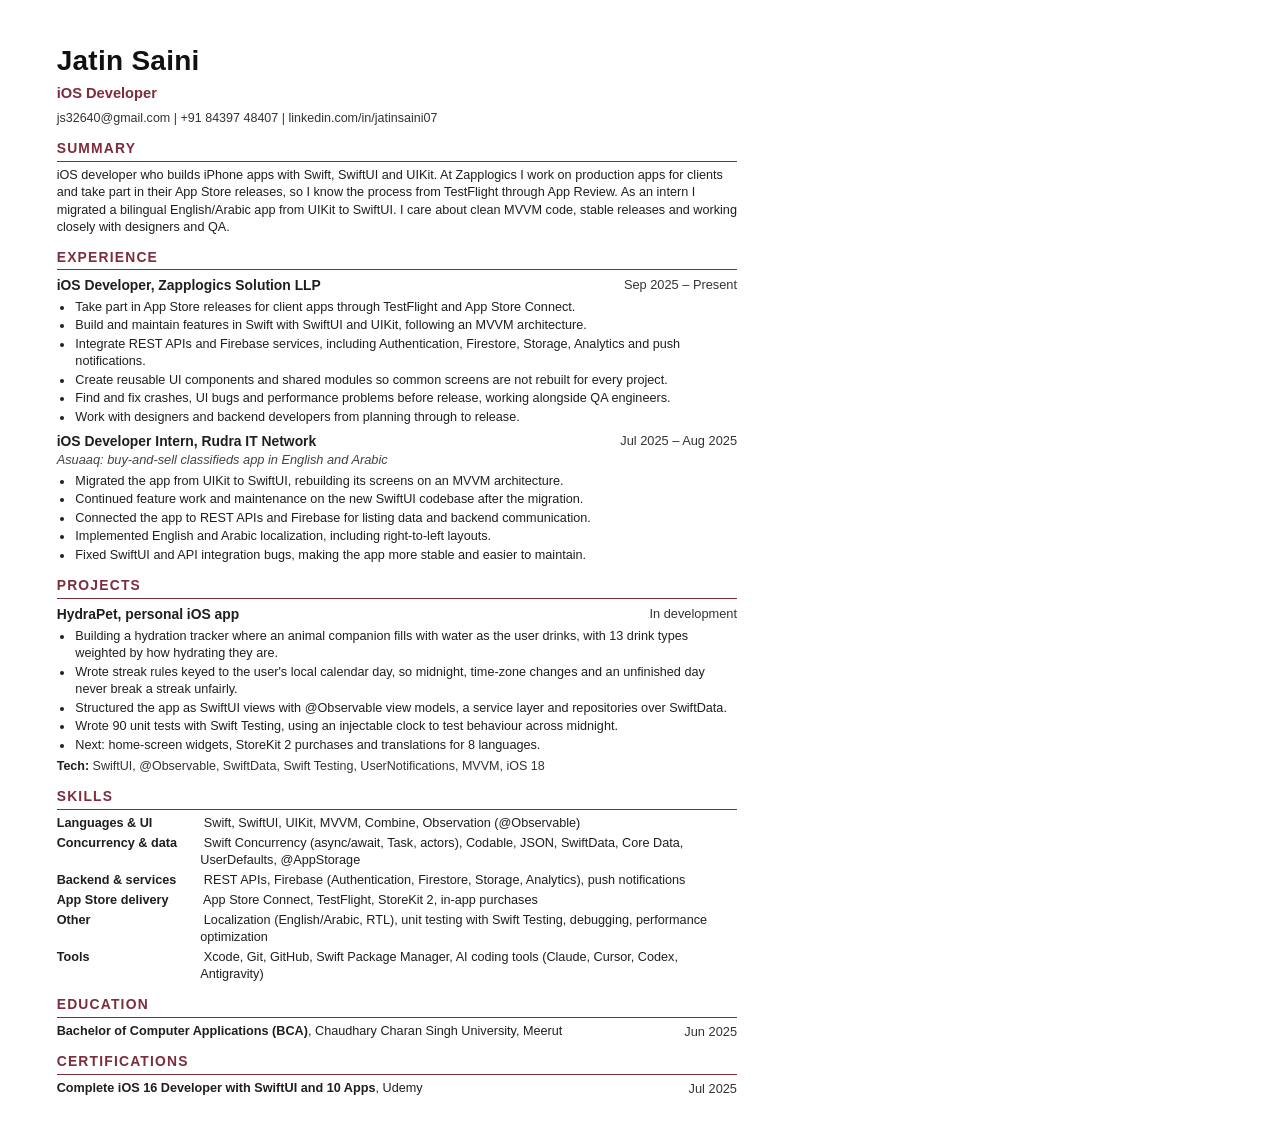
==== tools/resume.html @ 39ccd6d8 "Portfolio" ====
<!doctype html>
<html lang="en">
<head>
<meta charset="utf-8">
<title>Jatin Saini - iOS Developer - Resume</title>
<!-- Source for assets/Jatin-Saini-iOS-Resume.pdf. Edit here, then re-export with tools/export-resume.js.
     ATS notes: one column, standard section names, real text (no images or tables), a common font. -->
<style>
  @page { size: A4; margin: 0; }
  * { box-sizing: border-box; }
  body { margin: 0; font: 400 9.5pt/1.36 Arial, "Helvetica Neue", Helvetica, sans-serif; color: #1f1f1f; }
  .page { width: 210mm; height: 297mm; overflow: hidden; padding: 11mm 15mm 9mm; }

  h1 { margin: 0; font-size: 21pt; font-weight: 700; letter-spacing: .2pt; color: #111; }
  .title { margin: 3pt 0 0; font-size: 11pt; font-weight: 700; color: #7c2d3e; }
  .contact { margin: 5pt 0 0; font-size: 9.4pt; color: #333; }
  .contact a { color: inherit; text-decoration: none; }

  h2 {
    margin: 9pt 0 4pt;
    padding-bottom: 2pt;
    border-bottom: .8pt solid #7c2d3e;
    font-size: 10.4pt;
    font-weight: 700;
    letter-spacing: .9pt;
    text-transform: uppercase;
    color: #7c2d3e;
  }
  p { margin: 0; }

  .role { margin-top: 5pt; }
  .role:first-of-type { margin-top: 0; }
  .role__line { display: flex; justify-content: space-between; gap: 12pt; }
  .role__title { font-weight: 700; font-size: 10.4pt; }
  .role__date { white-space: nowrap; font-size: 9.6pt; color: #333; }
  .role__sub { font-size: 9.6pt; font-style: italic; color: #444; }
  ul { margin: 3pt 0 0; padding-left: 13pt; }
  li { margin: 1pt 0; padding-left: 1pt; }
  .tech { margin-top: 3pt; font-size: 9.4pt; color: #333; }
  .tech b { color: #1f1f1f; }

  .skills p { margin: 2pt 0; padding-left: 38mm; text-indent: -38mm; }
  .skills b { display: inline-block; width: 38mm; text-indent: 0; }
</style>
</head>
<body>
<div class="page">
  <h1>Jatin Saini</h1>
  <p class="title">iOS Developer</p>
  <p class="contact">
    <a href="mailto:js32640@gmail.com">js32640@gmail.com</a> | +91 84397 48407 |
    <a href="https://www.linkedin.com/in/jatinsaini07">linkedin.com/in/jatinsaini07</a>
  </p>

  <h2>Summary</h2>
  <p>iOS developer who builds iPhone apps with Swift, SwiftUI and UIKit. At Zapplogics I work on production apps for clients and take part in their App Store releases, so I know the process from TestFlight through App Review. As an intern I migrated a bilingual English/Arabic app from UIKit to SwiftUI. I care about clean MVVM code, stable releases and working closely with designers and QA.</p>

  <h2>Experience</h2>
  <div class="role">
    <div class="role__line">
      <p class="role__title">iOS Developer, Zapplogics Solution LLP</p>
      <p class="role__date">Sep 2025 – Present</p>
    </div>
    <ul>
      <li>Take part in App Store releases for client apps through TestFlight and App Store Connect.</li>
      <li>Build and maintain features in Swift with SwiftUI and UIKit, following an MVVM architecture.</li>
      <li>Integrate REST APIs and Firebase services, including Authentication, Firestore, Storage, Analytics and push notifications.</li>
      <li>Create reusable UI components and shared modules so common screens are not rebuilt for every project.</li>
      <li>Find and fix crashes, UI bugs and performance problems before release, working alongside QA engineers.</li>
      <li>Work with designers and backend developers from planning through to release.</li>
    </ul>
  </div>

  <div class="role">
    <div class="role__line">
      <p class="role__title">iOS Developer Intern, Rudra IT Network</p>
      <p class="role__date">Jul 2025 – Aug 2025</p>
    </div>
    <p class="role__sub">Asuaaq: buy-and-sell classifieds app in English and Arabic</p>
    <ul>
      <li>Migrated the app from UIKit to SwiftUI, rebuilding its screens on an MVVM architecture.</li>
      <li>Continued feature work and maintenance on the new SwiftUI codebase after the migration.</li>
      <li>Connected the app to REST APIs and Firebase for listing data and backend communication.</li>
      <li>Implemented English and Arabic localization, including right-to-left layouts.</li>
      <li>Fixed SwiftUI and API integration bugs, making the app more stable and easier to maintain.</li>
    </ul>
  </div>

  <h2>Projects</h2>
  <div class="role">
    <div class="role__line">
      <p class="role__title">HydraPet, personal iOS app</p>
      <p class="role__date">In development</p>
    </div>
    <ul>
      <li>Building a hydration tracker where an animal companion fills with water as the user drinks, with 13 drink types weighted by how hydrating they are.</li>
      <li>Wrote streak rules keyed to the user's local calendar day, so midnight, time-zone changes and an unfinished day never break a streak unfairly.</li>
      <li>Structured the app as SwiftUI views with @Observable view models, a service layer and repositories over SwiftData.</li>
      <li>Wrote 90 unit tests with Swift Testing, using an injectable clock to test behaviour across midnight.</li>
      <li>Next: home-screen widgets, StoreKit 2 purchases and translations for 8 languages.</li>
    </ul>
    <p class="tech"><b>Tech:</b> SwiftUI, @Observable, SwiftData, Swift Testing, UserNotifications, MVVM, iOS 18</p>
  </div>

  <h2>Skills</h2>
  <div class="skills">
    <p><b>Languages &amp; UI</b> Swift, SwiftUI, UIKit, MVVM, Combine, Observation (@Observable)</p>
    <p><b>Concurrency &amp; data</b> Swift Concurrency (async/await, Task, actors), Codable, JSON, SwiftData, Core Data, UserDefaults, @AppStorage</p>
    <p><b>Backend &amp; services</b> REST APIs, Firebase (Authentication, Firestore, Storage, Analytics), push notifications</p>
    <p><b>App Store delivery</b> App Store Connect, TestFlight, StoreKit 2, in-app purchases</p>
    <p><b>Other</b> Localization (English/Arabic, RTL), unit testing with Swift Testing, debugging, performance optimization</p>
    <p><b>Tools</b> Xcode, Git, GitHub, Swift Package Manager, AI coding tools (Claude, Cursor, Codex, Antigravity)</p>
  </div>

  <h2>Education</h2>
  <div class="role__line">
    <p><b>Bachelor of Computer Applications (BCA)</b>, Chaudhary Charan Singh University, Meerut</p>
    <p class="role__date">Jun 2025</p>
  </div>

  <h2>Certifications</h2>
  <div class="role__line">
    <p><b>Complete iOS 16 Developer with SwiftUI and 10 Apps</b>, Udemy</p>
    <p class="role__date">Jul 2025</p>
  </div>
</div>
</body>
</html>
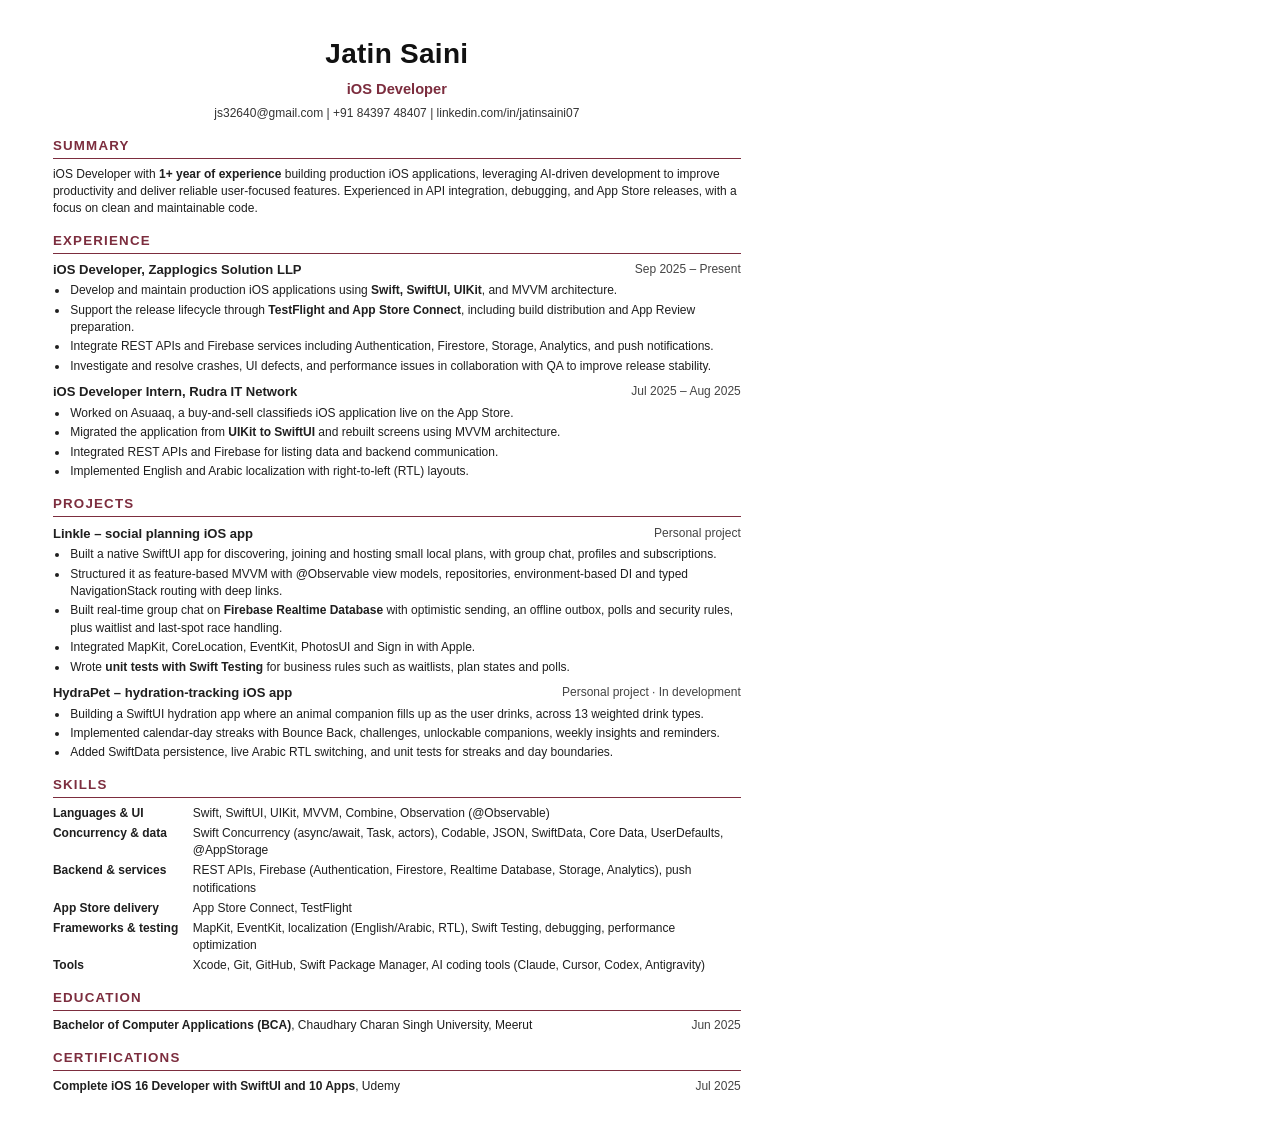
==== commit 63ea2e0b: "Updated" ====
--- a/tools/resume.html
+++ b/tools/resume.html
@@ -8,19 +8,20 @@
 <style>
   @page { size: A4; margin: 0; }
   * { box-sizing: border-box; }
-  body { margin: 0; font: 400 9.5pt/1.36 Arial, "Helvetica Neue", Helvetica, sans-serif; color: #1f1f1f; }
-  .page { width: 210mm; height: 297mm; overflow: hidden; padding: 11mm 15mm 9mm; }
+  body { margin: 0; font: 400 9pt/1.45 Arial, "Helvetica Neue", Helvetica, sans-serif; color: #1f1f1f; }
+  .page { width: 210mm; height: 297mm; overflow: hidden; padding: 9mm 14mm 7mm; }
 
+  h1, .title, .contact { text-align: center; }
   h1 { margin: 0; font-size: 21pt; font-weight: 700; letter-spacing: .2pt; color: #111; }
   .title { margin: 3pt 0 0; font-size: 11pt; font-weight: 700; color: #7c2d3e; }
-  .contact { margin: 5pt 0 0; font-size: 9.4pt; color: #333; }
+  .contact { margin: 4pt 0 0; color: #333; }
   .contact a { color: inherit; text-decoration: none; }
 
   h2 {
-    margin: 9pt 0 4pt;
+    margin: 10pt 0 5pt;
     padding-bottom: 2pt;
     border-bottom: .8pt solid #7c2d3e;
-    font-size: 10.4pt;
+    font-size: 10pt;
     font-weight: 700;
     letter-spacing: .9pt;
     text-transform: uppercase;
@@ -28,19 +29,18 @@
   }
   p { margin: 0; }
 
-  .role { margin-top: 5pt; }
+  .role { margin-top: 6pt; }
   .role:first-of-type { margin-top: 0; }
   .role__line { display: flex; justify-content: space-between; gap: 12pt; }
-  .role__title { font-weight: 700; font-size: 10.4pt; }
-  .role__date { white-space: nowrap; font-size: 9.6pt; color: #333; }
-  .role__sub { font-size: 9.6pt; font-style: italic; color: #444; }
-  ul { margin: 3pt 0 0; padding-left: 13pt; }
-  li { margin: 1pt 0; padding-left: 1pt; }
-  .tech { margin-top: 3pt; font-size: 9.4pt; color: #333; }
+  .role__title { font-weight: 700; font-size: 9.8pt; }
+  .role__date { white-space: nowrap; color: #444; }
+  .role__sub { font-style: italic; color: #444; }
+  ul { margin: 2pt 0 0; padding-left: 12pt; }
+  li { margin: 1.5pt 0; padding-left: 1pt; }
+  .tech { margin-top: 2pt; color: #444; }
   .tech b { color: #1f1f1f; }
 
-  .skills p { margin: 2pt 0; padding-left: 38mm; text-indent: -38mm; }
-  .skills b { display: inline-block; width: 38mm; text-indent: 0; }
+  .skills p { display: grid; grid-template-columns: 37mm 1fr; margin: 2pt 0; }
 </style>
 </head>
 <body>
@@ -53,7 +53,7 @@
   </p>
 
   <h2>Summary</h2>
-  <p>iOS developer who builds iPhone apps with Swift, SwiftUI and UIKit. At Zapplogics I work on production apps for clients and take part in their App Store releases, so I know the process from TestFlight through App Review. As an intern I migrated a bilingual English/Arabic app from UIKit to SwiftUI. I care about clean MVVM code, stable releases and working closely with designers and QA.</p>
+  <p>iOS Developer with <b>1+ year of experience</b> building production iOS applications, leveraging AI-driven development to improve productivity and deliver reliable user-focused features. Experienced in API integration, debugging, and App Store releases, with a focus on clean and maintainable code.</p>
 
   <h2>Experience</h2>
   <div class="role">
@@ -62,12 +62,10 @@
       <p class="role__date">Sep 2025 – Present</p>
     </div>
     <ul>
-      <li>Take part in App Store releases for client apps through TestFlight and App Store Connect.</li>
-      <li>Build and maintain features in Swift with SwiftUI and UIKit, following an MVVM architecture.</li>
-      <li>Integrate REST APIs and Firebase services, including Authentication, Firestore, Storage, Analytics and push notifications.</li>
-      <li>Create reusable UI components and shared modules so common screens are not rebuilt for every project.</li>
-      <li>Find and fix crashes, UI bugs and performance problems before release, working alongside QA engineers.</li>
-      <li>Work with designers and backend developers from planning through to release.</li>
+      <li>Develop and maintain production iOS applications using <b>Swift, SwiftUI, UIKit</b>, and MVVM architecture.</li>
+      <li>Support the release lifecycle through <b>TestFlight and App Store Connect</b>, including build distribution and App Review preparation.</li>
+      <li>Integrate REST APIs and Firebase services including Authentication, Firestore, Storage, Analytics, and push notifications.</li>
+      <li>Investigate and resolve crashes, UI defects, and performance issues in collaboration with QA to improve release stability.</li>
     </ul>
   </div>
 
@@ -76,39 +74,48 @@
       <p class="role__title">iOS Developer Intern, Rudra IT Network</p>
       <p class="role__date">Jul 2025 – Aug 2025</p>
     </div>
-    <p class="role__sub">Asuaaq: buy-and-sell classifieds app in English and Arabic</p>
     <ul>
-      <li>Migrated the app from UIKit to SwiftUI, rebuilding its screens on an MVVM architecture.</li>
-      <li>Continued feature work and maintenance on the new SwiftUI codebase after the migration.</li>
-      <li>Connected the app to REST APIs and Firebase for listing data and backend communication.</li>
-      <li>Implemented English and Arabic localization, including right-to-left layouts.</li>
-      <li>Fixed SwiftUI and API integration bugs, making the app more stable and easier to maintain.</li>
+      <li>Worked on Asuaaq, a buy-and-sell classifieds iOS application live on the App Store.</li>
+      <li>Migrated the application from <b>UIKit to SwiftUI</b> and rebuilt screens using MVVM architecture.</li>
+      <li>Integrated REST APIs and Firebase for listing data and backend communication.</li>
+      <li>Implemented English and Arabic localization with right-to-left (RTL) layouts.</li>
     </ul>
   </div>
 
   <h2>Projects</h2>
   <div class="role">
     <div class="role__line">
-      <p class="role__title">HydraPet, personal iOS app</p>
-      <p class="role__date">In development</p>
+      <p class="role__title">Linkle – social planning iOS app</p>
+      <p class="role__date">Personal project</p>
     </div>
     <ul>
-      <li>Building a hydration tracker where an animal companion fills with water as the user drinks, with 13 drink types weighted by how hydrating they are.</li>
-      <li>Wrote streak rules keyed to the user's local calendar day, so midnight, time-zone changes and an unfinished day never break a streak unfairly.</li>
-      <li>Structured the app as SwiftUI views with @Observable view models, a service layer and repositories over SwiftData.</li>
-      <li>Wrote 90 unit tests with Swift Testing, using an injectable clock to test behaviour across midnight.</li>
-      <li>Next: home-screen widgets, StoreKit 2 purchases and translations for 8 languages.</li>
+      <li>Built a native SwiftUI app for discovering, joining and hosting small local plans, with group chat, profiles and subscriptions.</li>
+      <li>Structured it as feature-based MVVM with @Observable view models, repositories, environment-based DI and typed NavigationStack routing with deep links.</li>
+      <li>Built real-time group chat on <b>Firebase Realtime Database</b> with optimistic sending, an offline outbox, polls and security rules, plus waitlist and last-spot race handling.</li>
+      <li>Integrated MapKit, CoreLocation, EventKit, PhotosUI and Sign in with Apple.</li>
+      <li>Wrote <b>unit tests with Swift Testing</b> for business rules such as waitlists, plan states and polls.</li>
     </ul>
-    <p class="tech"><b>Tech:</b> SwiftUI, @Observable, SwiftData, Swift Testing, UserNotifications, MVVM, iOS 18</p>
+  </div>
+
+  <div class="role">
+    <div class="role__line">
+      <p class="role__title">HydraPet – hydration-tracking iOS app</p>
+      <p class="role__date">Personal project · In development</p>
+    </div>
+    <ul>
+      <li>Building a SwiftUI hydration app where an animal companion fills up as the user drinks, across 13 weighted drink types.</li>
+      <li>Implemented calendar-day streaks with Bounce Back, challenges, unlockable companions, weekly insights and reminders.</li>
+      <li>Added SwiftData persistence, live Arabic RTL switching, and unit tests for streaks and day boundaries.</li>
+    </ul>
   </div>
 
   <h2>Skills</h2>
   <div class="skills">
     <p><b>Languages &amp; UI</b> Swift, SwiftUI, UIKit, MVVM, Combine, Observation (@Observable)</p>
     <p><b>Concurrency &amp; data</b> Swift Concurrency (async/await, Task, actors), Codable, JSON, SwiftData, Core Data, UserDefaults, @AppStorage</p>
-    <p><b>Backend &amp; services</b> REST APIs, Firebase (Authentication, Firestore, Storage, Analytics), push notifications</p>
-    <p><b>App Store delivery</b> App Store Connect, TestFlight, StoreKit 2, in-app purchases</p>
-    <p><b>Other</b> Localization (English/Arabic, RTL), unit testing with Swift Testing, debugging, performance optimization</p>
+    <p><b>Backend &amp; services</b> REST APIs, Firebase (Authentication, Firestore, Realtime Database, Storage, Analytics), push notifications</p>
+    <p><b>App Store delivery</b> App Store Connect, TestFlight</p>
+    <p><b>Frameworks &amp; testing</b> MapKit, EventKit, localization (English/Arabic, RTL), Swift Testing, debugging, performance optimization</p>
     <p><b>Tools</b> Xcode, Git, GitHub, Swift Package Manager, AI coding tools (Claude, Cursor, Codex, Antigravity)</p>
   </div>
 
